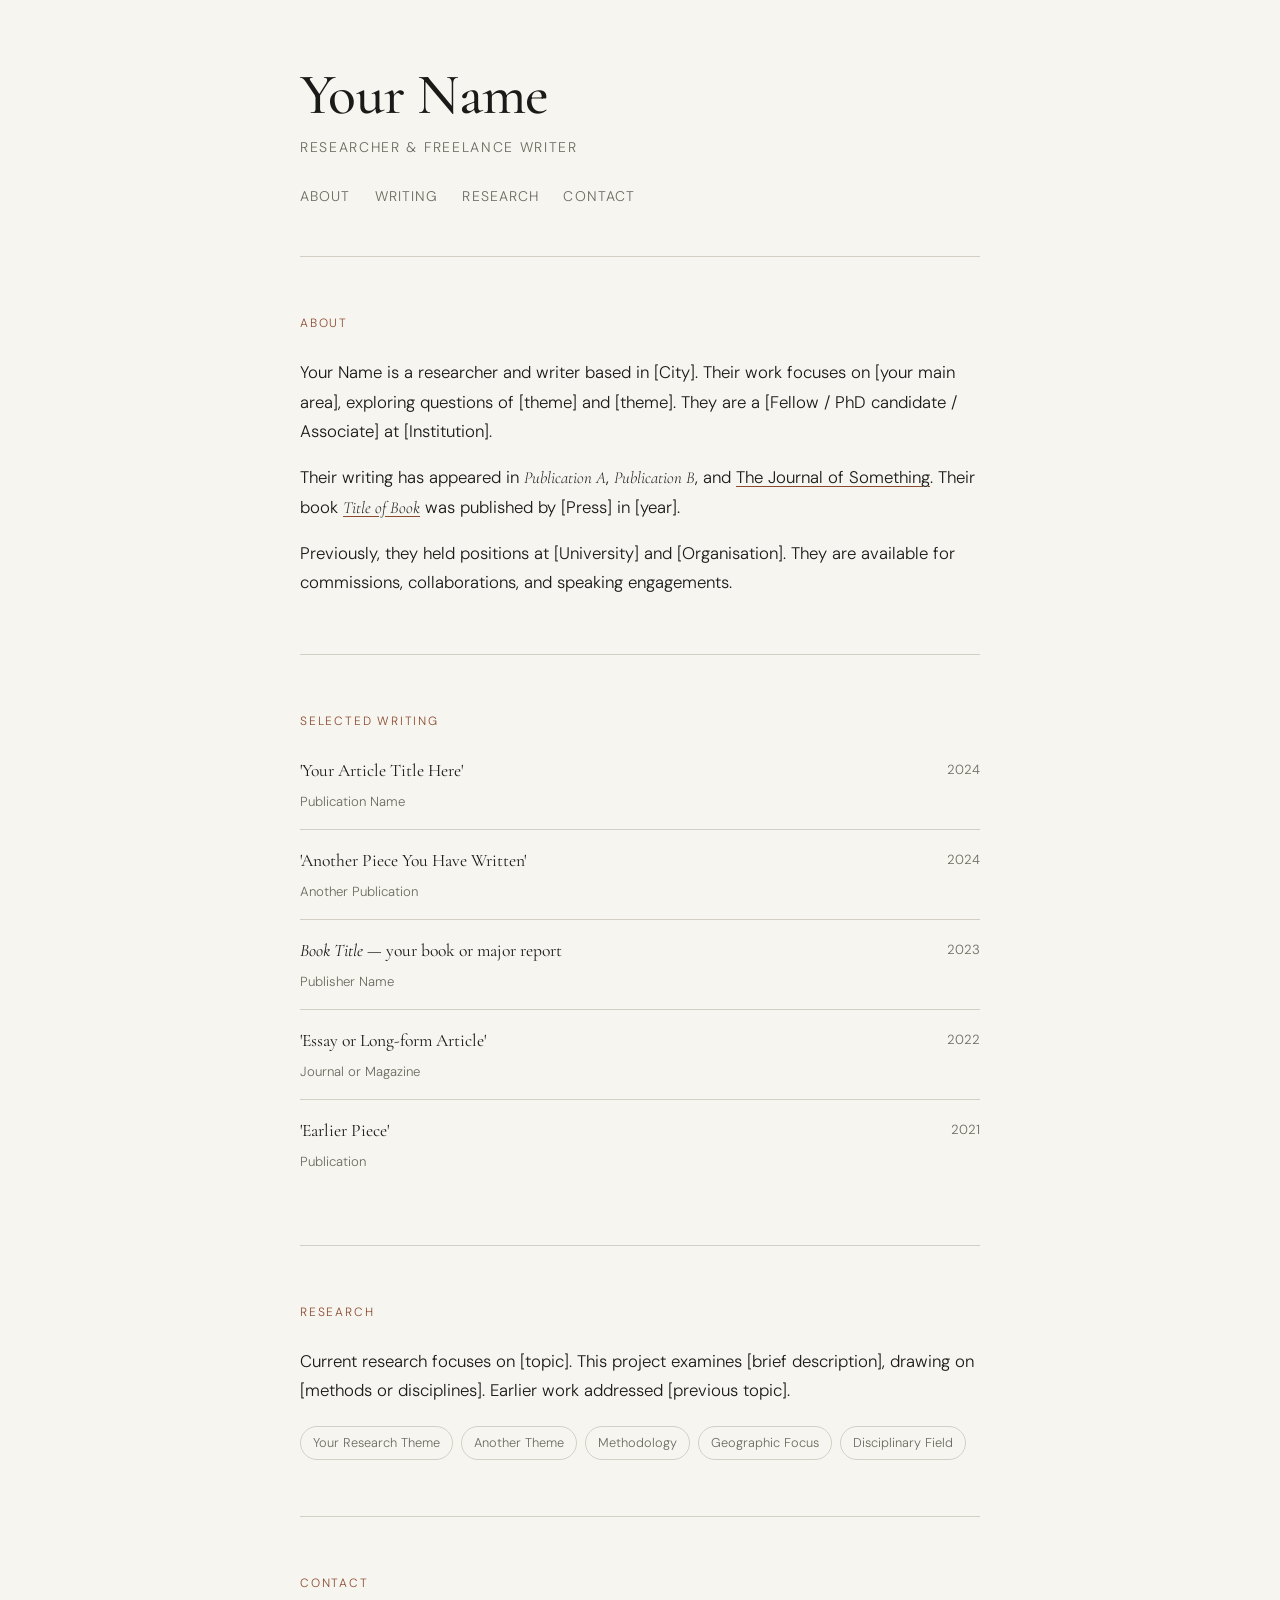
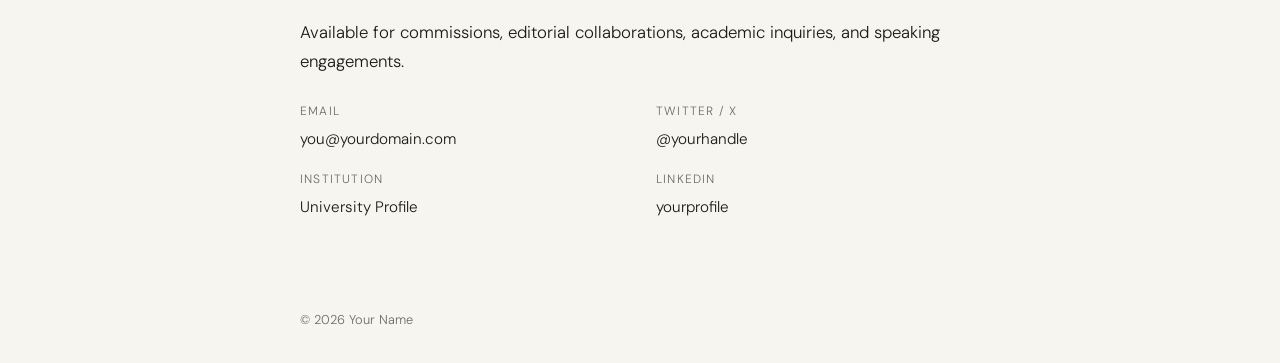
==== index.html @ aa1550de "Add files via upload" ====
<!DOCTYPE html>
<html lang="en">
<head>
  <meta charset="UTF-8" />
  <meta name="viewport" content="width=device-width, initial-scale=1.0" />
  <!-- ✏️  CHANGE: Replace with your name and a short description for SEO -->
  <title>Your Name — Researcher & Writer</title>
  <meta name="description" content="Your Name is a researcher and freelance writer working on [your topics]. Based in [your city]." />

  <!-- Fonts: Cormorant Garamond (elegant display) + DM Sans (clean body) -->
  <link rel="preconnect" href="https://fonts.googleapis.com" />
  <link rel="preconnect" href="https://fonts.gstatic.com" crossorigin />
  <link href="https://fonts.googleapis.com/css2?family=Cormorant+Garamond:ital,wght@0,400;0,500;1,400&family=DM+Sans:wght@300;400;500&display=swap" rel="stylesheet" />

  <style>
    /* ── Variables ─────────────────────────────────────────────── */
    :root {
      --ink:        #1a1a18;
      --mid:        #6b6b60;
      --light:      #d4cfc4;
      --paper:      #f7f5f0;
      --accent:     #8b4a2f;   /* ✏️  CHANGE: swap for any colour you like */
      --max:        680px;
      --serif:      'Cormorant Garamond', Georgia, serif;
      --sans:       'DM Sans', system-ui, sans-serif;
    }

    /* ── Reset ─────────────────────────────────────────────────── */
    *, *::before, *::after { box-sizing: border-box; margin: 0; padding: 0; }
    html { scroll-behavior: smooth; }

    body {
      background: var(--paper);
      color: var(--ink);
      font-family: var(--sans);
      font-size: 1rem;
      font-weight: 300;
      line-height: 1.75;
      padding: 0 1.5rem;
    }

    /* ── Layout ────────────────────────────────────────────────── */
    .page {
      max-width: var(--max);
      margin: 0 auto;
    }

    /* ── Header ────────────────────────────────────────────────── */
    header {
      padding: 4rem 0 3rem;
      border-bottom: 1px solid var(--light);
    }

    .name {
      font-family: var(--serif);
      font-size: clamp(2.4rem, 6vw, 3.6rem);
      font-weight: 500;
      letter-spacing: -0.01em;
      line-height: 1.1;
      margin-bottom: 0.5rem;
    }

    .tagline {
      font-size: 0.875rem;
      letter-spacing: 0.12em;
      text-transform: uppercase;
      color: var(--mid);
    }

    /* ── Nav ───────────────────────────────────────────────────── */
    nav {
      margin-top: 1.5rem;
      display: flex;
      gap: 1.5rem;
      flex-wrap: wrap;
    }

    nav a {
      font-size: 0.875rem;
      letter-spacing: 0.08em;
      text-transform: uppercase;
      color: var(--mid);
      text-decoration: none;
      transition: color 0.2s;
    }

    nav a:hover { color: var(--accent); }

    /* ── Sections ──────────────────────────────────────────────── */
    section {
      padding: 3.5rem 0;
      border-bottom: 1px solid var(--light);
    }

    section:last-of-type { border-bottom: none; }

    .section-label {
      font-size: 0.75rem;
      letter-spacing: 0.15em;
      text-transform: uppercase;
      color: var(--accent);
      margin-bottom: 1.5rem;
    }

    /* ── About ─────────────────────────────────────────────────── */
    .about-photo {
      width: 120px;
      height: 120px;
      border-radius: 50%;
      object-fit: cover;
      float: right;
      margin: 0 0 1rem 2rem;
      filter: grayscale(20%);
      shape-outside: circle();
    }

    .bio p {
      font-size: 1.05rem;
      margin-bottom: 1em;
    }

    .bio p:last-child { margin-bottom: 0; }

    .bio em { font-family: var(--serif); font-style: italic; }

    .bio a {
      color: var(--ink);
      text-decoration-color: var(--accent);
      text-underline-offset: 3px;
    }

    /* ── Work list ─────────────────────────────────────────────── */
    .work-list {
      list-style: none;
    }

    .work-list li {
      padding: 1rem 0;
      border-top: 1px solid var(--light);
      display: grid;
      grid-template-columns: 1fr auto;
      gap: 0.5rem 1.5rem;
      align-items: start;
    }

    .work-list li:first-child { border-top: none; padding-top: 0; }

    .work-title {
      font-family: var(--serif);
      font-size: 1.1rem;
      font-weight: 400;
    }

    .work-title a {
      color: var(--ink);
      text-decoration: none;
      border-bottom: 1px solid transparent;
      transition: border-color 0.2s;
    }

    .work-title a:hover { border-color: var(--accent); }

    .work-meta {
      font-size: 0.825rem;
      color: var(--mid);
      margin-top: 0.2rem;
    }

    .work-year {
      font-size: 0.825rem;
      color: var(--mid);
      white-space: nowrap;
      padding-top: 0.15rem;
    }

    /* ── Research interests ────────────────────────────────────── */
    .tags {
      display: flex;
      flex-wrap: wrap;
      gap: 0.5rem;
      margin-top: 1rem;
    }

    .tag {
      font-size: 0.8rem;
      padding: 0.3rem 0.75rem;
      border: 1px solid var(--light);
      border-radius: 2rem;
      color: var(--mid);
    }

    /* ── Contact ───────────────────────────────────────────────── */
    .contact-grid {
      display: grid;
      grid-template-columns: 1fr 1fr;
      gap: 1rem 2rem;
      margin-top: 0.5rem;
    }

    .contact-item label {
      display: block;
      font-size: 0.75rem;
      letter-spacing: 0.1em;
      text-transform: uppercase;
      color: var(--mid);
      margin-bottom: 0.2rem;
    }

    .contact-item a {
      color: var(--ink);
      text-decoration: none;
      font-size: 0.95rem;
      border-bottom: 1px solid transparent;
      transition: border-color 0.2s;
    }

    .contact-item a:hover { border-color: var(--accent); color: var(--accent); }

    /* ── Footer ────────────────────────────────────────────────── */
    footer {
      padding: 2rem 0;
      font-size: 0.8rem;
      color: var(--mid);
    }

    /* ── Fade-in on load ───────────────────────────────────────── */
    @keyframes fadeUp {
      from { opacity: 0; transform: translateY(12px); }
      to   { opacity: 1; transform: translateY(0); }
    }

    header, section {
      animation: fadeUp 0.6s ease both;
    }

    section:nth-of-type(2) { animation-delay: 0.1s; }
    section:nth-of-type(3) { animation-delay: 0.2s; }
    section:nth-of-type(4) { animation-delay: 0.3s; }
    section:nth-of-type(5) { animation-delay: 0.4s; }

    /* ── Mobile ────────────────────────────────────────────────── */
    @media (max-width: 520px) {
      .contact-grid { grid-template-columns: 1fr; }
      .about-photo  { width: 90px; height: 90px; margin-left: 1.25rem; }
      .work-list li { grid-template-columns: 1fr; }
      .work-year    { display: none; }
    }
  </style>
</head>
<body>
<div class="page">

  <!-- ══ HEADER ══════════════════════════════════════════════════ -->
  <header>
    <!-- ✏️  CHANGE: Your name -->
    <h1 class="name">Your Name</h1>
    <!-- ✏️  CHANGE: A one-line description of what you do -->
    <p class="tagline">Researcher &amp; Freelance Writer</p>
    <nav>
      <a href="#about">About</a>
      <a href="#writing">Writing</a>
      <a href="#research">Research</a>
      <a href="#contact">Contact</a>
    </nav>
  </header>

  <!-- ══ ABOUT ═══════════════════════════════════════════════════ -->
  <section id="about">
    <p class="section-label">About</p>

    <div class="bio">
      <!-- ✏️  CHANGE: Replace placeholder src with your photo, or delete the <img> tag -->
      <img
        class="about-photo"
        src="photo.jpg"
        alt="Portrait of Your Name"
        onerror="this.style.display='none'"
      />

      <!-- ✏️  CHANGE: Write your bio here. Use <em>italics</em> for titles. -->
      <p>
        Your Name is a researcher and writer based in [City]. Their work focuses on
        [your main area], exploring questions of [theme] and [theme]. They are a
        [Fellow / PhD candidate / Associate] at [Institution].
      </p>
      <p>
        Their writing has appeared in <em>Publication A</em>, <em>Publication B</em>,
        and <a href="#">The Journal of Something</a>. Their book
        <em><a href="#">Title of Book</a></em> was published by [Press] in [year].
      </p>
      <p>
        Previously, they held positions at [University] and [Organisation].
        They are available for commissions, collaborations, and speaking engagements.
      </p>
    </div>
  </section>

  <!-- ══ SELECTED WRITING ════════════════════════════════════════ -->
  <section id="writing">
    <p class="section-label">Selected Writing</p>

    <ul class="work-list">
      <!-- ✏️  CHANGE: Replace with your own published pieces. Duplicate <li> blocks as needed. -->

      <li>
        <div>
          <div class="work-title">
            <a href="#">'Your Article Title Here'</a>
          </div>
          <div class="work-meta">Publication Name</div>
        </div>
        <div class="work-year">2024</div>
      </li>

      <li>
        <div>
          <div class="work-title">
            <a href="#">'Another Piece You Have Written'</a>
          </div>
          <div class="work-meta">Another Publication</div>
        </div>
        <div class="work-year">2024</div>
      </li>

      <li>
        <div>
          <div class="work-title">
            <em>Book Title</em> — your book or major report
          </div>
          <div class="work-meta">Publisher Name</div>
        </div>
        <div class="work-year">2023</div>
      </li>

      <li>
        <div>
          <div class="work-title">
            <a href="#">'Essay or Long-form Article'</a>
          </div>
          <div class="work-meta">Journal or Magazine</div>
        </div>
        <div class="work-year">2022</div>
      </li>

      <li>
        <div>
          <div class="work-title">
            <a href="#">'Earlier Piece'</a>
          </div>
          <div class="work-meta">Publication</div>
        </div>
        <div class="work-year">2021</div>
      </li>

    </ul>
  </section>

  <!-- ══ RESEARCH ════════════════════════════════════════════════ -->
  <section id="research">
    <p class="section-label">Research</p>

    <!-- ✏️  CHANGE: Describe your current research focus -->
    <p style="font-size: 1.05rem; margin-bottom: 1.25rem;">
      Current research focuses on [topic]. This project examines [brief description],
      drawing on [methods or disciplines]. Earlier work addressed [previous topic].
    </p>

    <!-- ✏️  CHANGE: Add or remove tags that reflect your interests -->
    <div class="tags">
      <span class="tag">Your Research Theme</span>
      <span class="tag">Another Theme</span>
      <span class="tag">Methodology</span>
      <span class="tag">Geographic Focus</span>
      <span class="tag">Disciplinary Field</span>
    </div>
  </section>

  <!-- ══ CONTACT ═════════════════════════════════════════════════ -->
  <section id="contact">
    <p class="section-label">Contact</p>

    <p style="margin-bottom: 1.5rem; font-size: 1.05rem;">
      Available for commissions, editorial collaborations, academic inquiries,
      and speaking engagements.
    </p>

    <div class="contact-grid">

      <!-- ✏️  CHANGE: Your email -->
      <div class="contact-item">
        <label>Email</label>
        <a href="mailto:you@yourdomain.com">you@yourdomain.com</a>
      </div>

      <!-- ✏️  CHANGE: Your Twitter/X handle, or delete this block -->
      <div class="contact-item">
        <label>Twitter / X</label>
        <a href="https://twitter.com/yourhandle" target="_blank" rel="noopener">@yourhandle</a>
      </div>

      <!-- ✏️  CHANGE: Your institution profile, or delete -->
      <div class="contact-item">
        <label>Institution</label>
        <a href="#" target="_blank" rel="noopener">University Profile</a>
      </div>

      <!-- ✏️  CHANGE: Your LinkedIn, or delete -->
      <div class="contact-item">
        <label>LinkedIn</label>
        <a href="https://linkedin.com/in/yourprofile" target="_blank" rel="noopener">yourprofile</a>
      </div>

    </div>
  </section>

  <!-- ══ FOOTER ══════════════════════════════════════════════════ -->
  <footer>
    <!-- ✏️  CHANGE: Your name -->
    &copy; <span id="yr"></span> Your Name
  </footer>

</div>

<script>
  // Auto-updates the year in the footer
  document.getElementById('yr').textContent = new Date().getFullYear();
</script>
</body>
</html>
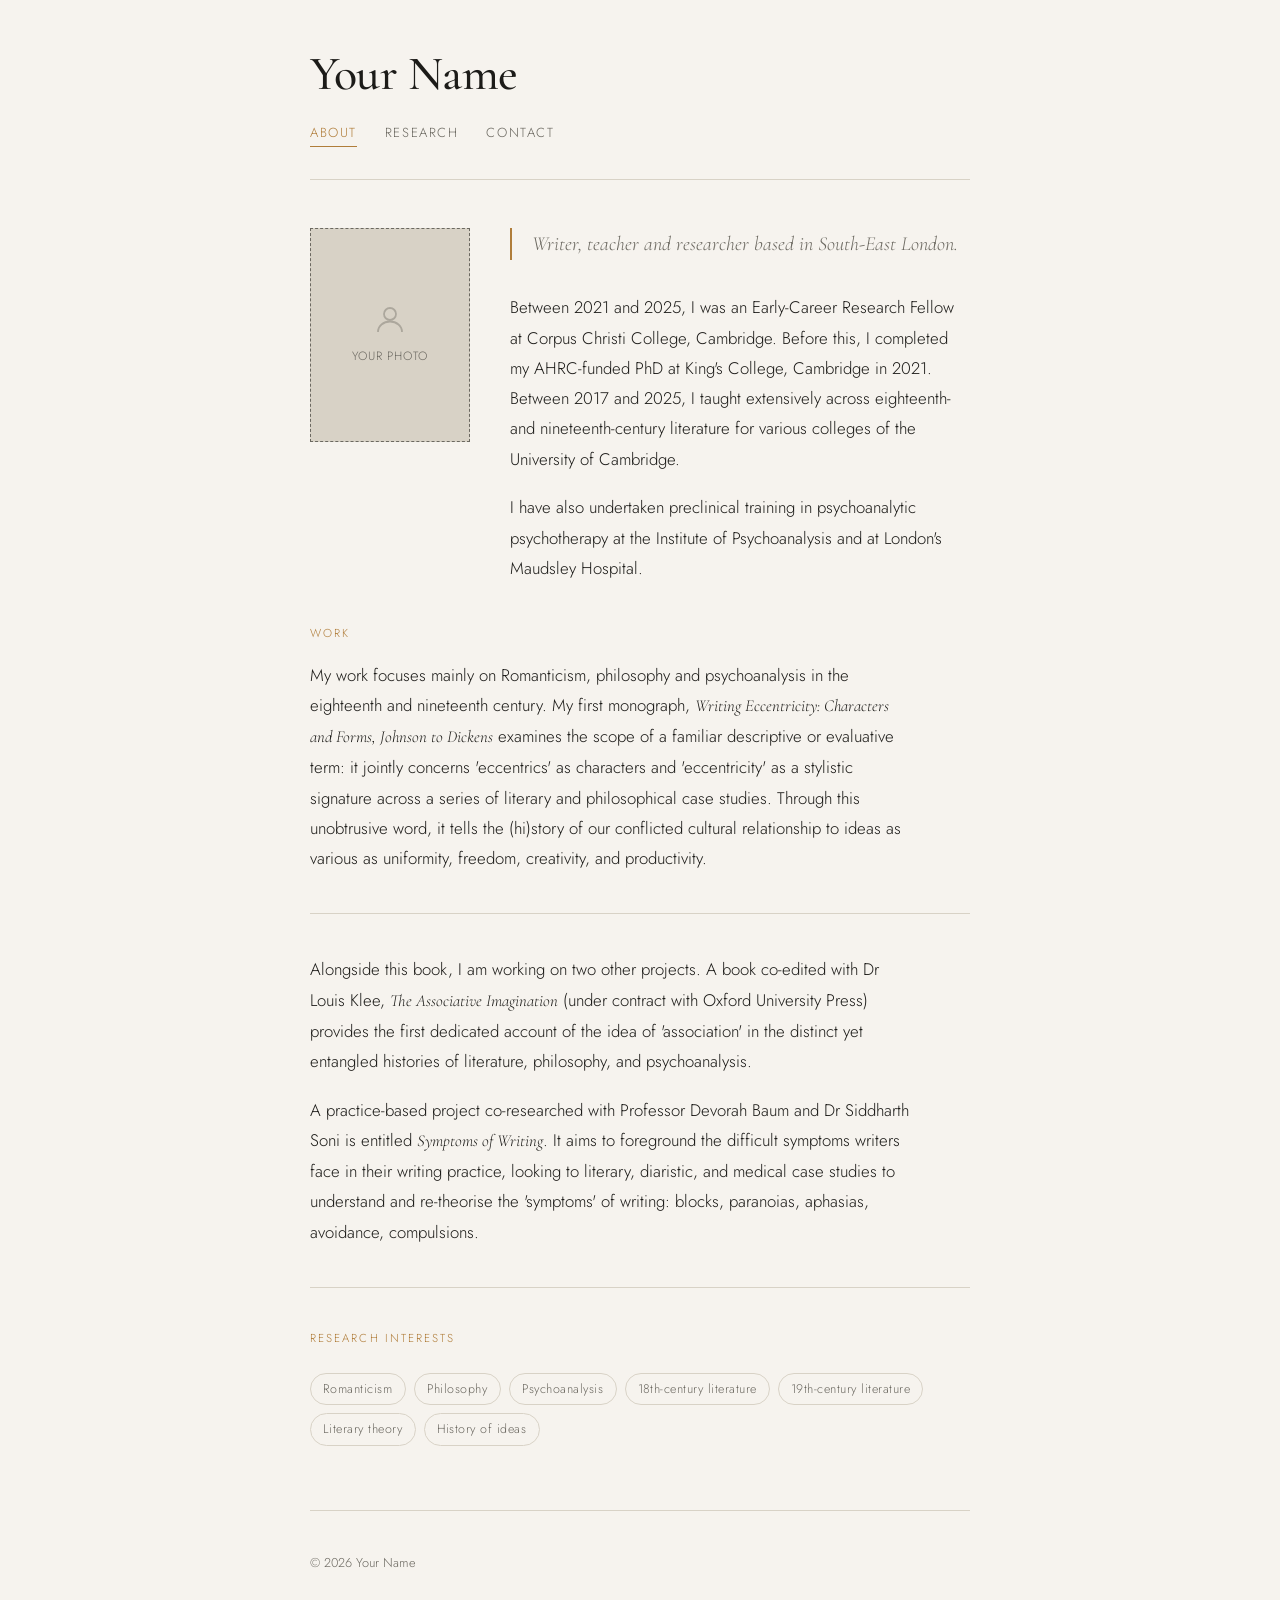
==== commit 9937fd4e: "Add files via upload" ====
--- a/index.html
+++ b/index.html
@@ -3,427 +3,245 @@
 <head>
   <meta charset="UTF-8" />
   <meta name="viewport" content="width=device-width, initial-scale=1.0" />
-  <!-- ✏️  CHANGE: Replace with your name and a short description for SEO -->
-  <title>Your Name — Researcher & Writer</title>
-  <meta name="description" content="Your Name is a researcher and freelance writer working on [your topics]. Based in [your city]." />
-
-  <!-- Fonts: Cormorant Garamond (elegant display) + DM Sans (clean body) -->
+
+  <!-- ═══════════════════════════════════════════════════════
+       ✏️  SEO: Edit the title and description below.
+       The description is what appears in Google search results.
+       ═══════════════════════════════════════════════════════ -->
+  <title>Your Name — Writer & Researcher</title>
+  <meta name="description" content="Writer, teacher and researcher based in South-East London. Working on Romanticism, philosophy and psychoanalysis." />
+
+  <!-- Fonts: Cormorant Garamond (headings) + Jost (body).
+       To try different fonts, visit fonts.google.com, pick a pair,
+       and replace the link href AND the font names in style.css -->
   <link rel="preconnect" href="https://fonts.googleapis.com" />
   <link rel="preconnect" href="https://fonts.gstatic.com" crossorigin />
-  <link href="https://fonts.googleapis.com/css2?family=Cormorant+Garamond:ital,wght@0,400;0,500;1,400&family=DM+Sans:wght@300;400;500&display=swap" rel="stylesheet" />
-
+  <link href="https://fonts.googleapis.com/css2?family=Cormorant+Garamond:ital,wght@0,400;0,500;1,400&family=Jost:wght@300;400;500&display=swap" rel="stylesheet" />
+
+  <link rel="stylesheet" href="style.css" />
+
+  <!-- ── About-page-only styles ──────────────────────────── -->
   <style>
-    /* ── Variables ─────────────────────────────────────────────── */
-    :root {
-      --ink:        #1a1a18;
-      --mid:        #6b6b60;
-      --light:      #d4cfc4;
-      --paper:      #f7f5f0;
-      --accent:     #8b4a2f;   /* ✏️  CHANGE: swap for any colour you like */
-      --max:        680px;
-      --serif:      'Cormorant Garamond', Georgia, serif;
-      --sans:       'DM Sans', system-ui, sans-serif;
-    }
-
-    /* ── Reset ─────────────────────────────────────────────────── */
-    *, *::before, *::after { box-sizing: border-box; margin: 0; padding: 0; }
-    html { scroll-behavior: smooth; }
-
-    body {
-      background: var(--paper);
-      color: var(--ink);
-      font-family: var(--sans);
-      font-size: 1rem;
-      font-weight: 300;
-      line-height: 1.75;
-      padding: 0 1.5rem;
-    }
-
-    /* ── Layout ────────────────────────────────────────────────── */
-    .page {
-      max-width: var(--max);
-      margin: 0 auto;
-    }
-
-    /* ── Header ────────────────────────────────────────────────── */
-    header {
-      padding: 4rem 0 3rem;
-      border-bottom: 1px solid var(--light);
-    }
-
-    .name {
-      font-family: var(--serif);
-      font-size: clamp(2.4rem, 6vw, 3.6rem);
-      font-weight: 500;
-      letter-spacing: -0.01em;
-      line-height: 1.1;
-      margin-bottom: 0.5rem;
-    }
-
-    .tagline {
-      font-size: 0.875rem;
-      letter-spacing: 0.12em;
-      text-transform: uppercase;
+    /* Photo + bio layout */
+    .about-grid {
+      display: grid;
+      grid-template-columns: 160px 1fr;
+      gap: 2.5rem;
+      align-items: start;
+      margin-bottom: 2.5rem;
+    }
+
+    /* ═══════════════════════════════════════════════════════
+       PHOTO
+       ─────────────────────────────────────────────────────
+       ✏️  TO ADD YOUR REAL PHOTO:
+         1. Save your photo in the same folder as this file.
+         2. Name it  photo.jpg  (or .png — just match the
+            extension in the src="" attribute below).
+         3. Delete the placeholder <div> and uncomment the
+            <img> tag. Done!
+       ═══════════════════════════════════════════════════════ */
+    .photo-wrap {
+      width: 160px;
+      aspect-ratio: 3 / 4;
+    }
+
+    /* Placeholder shown until you add a real photo */
+    .photo-placeholder {
+      width: 100%;
+      height: 100%;
+      background: var(--light);
+      display: flex;
+      flex-direction: column;
+      align-items: center;
+      justify-content: center;
+      gap: 0.5rem;
       color: var(--mid);
-    }
-
-    /* ── Nav ───────────────────────────────────────────────────── */
-    nav {
-      margin-top: 1.5rem;
-      display: flex;
-      gap: 1.5rem;
-      flex-wrap: wrap;
-    }
-
-    nav a {
-      font-size: 0.875rem;
+      font-size: 0.75rem;
       letter-spacing: 0.08em;
       text-transform: uppercase;
+      border: 1px dashed var(--mid);
+    }
+
+    .photo-placeholder svg { opacity: 0.4; }
+
+    /* Real photo styling (uncomment <img> below to use) */
+    .photo-real {
+      width: 100%;
+      height: 100%;
+      object-fit: cover;
+      object-position: center top;
+      display: block;
+    }
+
+    /* Italic intro pull-quote */
+    .intro-quote {
+      font-family: var(--serif);
+      font-size: 1.25rem;
+      font-style: italic;
+      line-height: 1.6;
       color: var(--mid);
-      text-decoration: none;
-      transition: color 0.2s;
-    }
-
-    nav a:hover { color: var(--accent); }
-
-    /* ── Sections ──────────────────────────────────────────────── */
-    section {
-      padding: 3.5rem 0;
-      border-bottom: 1px solid var(--light);
-    }
-
-    section:last-of-type { border-bottom: none; }
-
-    .section-label {
-      font-size: 0.75rem;
-      letter-spacing: 0.15em;
-      text-transform: uppercase;
-      color: var(--accent);
-      margin-bottom: 1.5rem;
-    }
-
-    /* ── About ─────────────────────────────────────────────────── */
-    .about-photo {
-      width: 120px;
-      height: 120px;
-      border-radius: 50%;
-      object-fit: cover;
-      float: right;
-      margin: 0 0 1rem 2rem;
-      filter: grayscale(20%);
-      shape-outside: circle();
-    }
-
-    .bio p {
-      font-size: 1.05rem;
-      margin-bottom: 1em;
-    }
-
-    .bio p:last-child { margin-bottom: 0; }
-
-    .bio em { font-family: var(--serif); font-style: italic; }
-
-    .bio a {
-      color: var(--ink);
-      text-decoration-color: var(--accent);
-      text-underline-offset: 3px;
-    }
-
-    /* ── Work list ─────────────────────────────────────────────── */
-    .work-list {
-      list-style: none;
-    }
-
-    .work-list li {
-      padding: 1rem 0;
-      border-top: 1px solid var(--light);
-      display: grid;
-      grid-template-columns: 1fr auto;
-      gap: 0.5rem 1.5rem;
-      align-items: start;
-    }
-
-    .work-list li:first-child { border-top: none; padding-top: 0; }
-
-    .work-title {
-      font-family: var(--serif);
-      font-size: 1.1rem;
-      font-weight: 400;
-    }
-
-    .work-title a {
-      color: var(--ink);
-      text-decoration: none;
-      border-bottom: 1px solid transparent;
-      transition: border-color 0.2s;
-    }
-
-    .work-title a:hover { border-color: var(--accent); }
-
-    .work-meta {
-      font-size: 0.825rem;
-      color: var(--mid);
-      margin-top: 0.2rem;
-    }
-
-    .work-year {
-      font-size: 0.825rem;
-      color: var(--mid);
-      white-space: nowrap;
-      padding-top: 0.15rem;
-    }
-
-    /* ── Research interests ────────────────────────────────────── */
+      border-left: 2px solid var(--accent);
+      padding-left: 1.25rem;
+      margin-bottom: 2rem;
+      max-width: 52ch;
+    }
+
+    /* Keywords / interest tags */
     .tags {
       display: flex;
       flex-wrap: wrap;
       gap: 0.5rem;
-      margin-top: 1rem;
+      margin-top: 1.5rem;
     }
 
     .tag {
-      font-size: 0.8rem;
-      padding: 0.3rem 0.75rem;
+      font-size: 0.78rem;
+      padding: 0.25rem 0.75rem;
       border: 1px solid var(--light);
       border-radius: 2rem;
       color: var(--mid);
-    }
-
-    /* ── Contact ───────────────────────────────────────────────── */
-    .contact-grid {
-      display: grid;
-      grid-template-columns: 1fr 1fr;
-      gap: 1rem 2rem;
-      margin-top: 0.5rem;
-    }
-
-    .contact-item label {
-      display: block;
-      font-size: 0.75rem;
-      letter-spacing: 0.1em;
-      text-transform: uppercase;
-      color: var(--mid);
-      margin-bottom: 0.2rem;
-    }
-
-    .contact-item a {
-      color: var(--ink);
-      text-decoration: none;
-      font-size: 0.95rem;
-      border-bottom: 1px solid transparent;
-      transition: border-color 0.2s;
-    }
-
-    .contact-item a:hover { border-color: var(--accent); color: var(--accent); }
-
-    /* ── Footer ────────────────────────────────────────────────── */
-    footer {
-      padding: 2rem 0;
-      font-size: 0.8rem;
-      color: var(--mid);
-    }
-
-    /* ── Fade-in on load ───────────────────────────────────────── */
-    @keyframes fadeUp {
-      from { opacity: 0; transform: translateY(12px); }
-      to   { opacity: 1; transform: translateY(0); }
-    }
-
-    header, section {
-      animation: fadeUp 0.6s ease both;
-    }
-
-    section:nth-of-type(2) { animation-delay: 0.1s; }
-    section:nth-of-type(3) { animation-delay: 0.2s; }
-    section:nth-of-type(4) { animation-delay: 0.3s; }
-    section:nth-of-type(5) { animation-delay: 0.4s; }
-
-    /* ── Mobile ────────────────────────────────────────────────── */
+      letter-spacing: 0.04em;
+    }
+
     @media (max-width: 520px) {
-      .contact-grid { grid-template-columns: 1fr; }
-      .about-photo  { width: 90px; height: 90px; margin-left: 1.25rem; }
-      .work-list li { grid-template-columns: 1fr; }
-      .work-year    { display: none; }
+      .about-grid {
+        grid-template-columns: 1fr;
+      }
+      .photo-wrap {
+        width: 120px;
+        aspect-ratio: 1;
+      }
     }
   </style>
 </head>
 <body>
 <div class="page">
 
-  <!-- ══ HEADER ══════════════════════════════════════════════════ -->
-  <header>
-    <!-- ✏️  CHANGE: Your name -->
-    <h1 class="name">Your Name</h1>
-    <!-- ✏️  CHANGE: A one-line description of what you do -->
-    <p class="tagline">Researcher &amp; Freelance Writer</p>
+  <!-- ══ SITE HEADER — same on every page ═══════════════════ -->
+  <header class="site-header">
+    <!-- ✏️  CHANGE: Replace with your name -->
+    <a class="site-name" href="about.html">Your Name</a>
     <nav>
-      <a href="#about">About</a>
-      <a href="#writing">Writing</a>
-      <a href="#research">Research</a>
-      <a href="#contact">Contact</a>
+      <a href="about.html"   class="active">About</a>
+      <a href="research.html">Research</a>
+      <a href="contact.html">Contact</a>
     </nav>
   </header>
-
-  <!-- ══ ABOUT ═══════════════════════════════════════════════════ -->
-  <section id="about">
-    <p class="section-label">About</p>
-
-    <div class="bio">
-      <!-- ✏️  CHANGE: Replace placeholder src with your photo, or delete the <img> tag -->
-      <img
-        class="about-photo"
-        src="photo.jpg"
-        alt="Portrait of Your Name"
-        onerror="this.style.display='none'"
-      />
-
-      <!-- ✏️  CHANGE: Write your bio here. Use <em>italics</em> for titles. -->
-      <p>
-        Your Name is a researcher and writer based in [City]. Their work focuses on
-        [your main area], exploring questions of [theme] and [theme]. They are a
-        [Fellow / PhD candidate / Associate] at [Institution].
-      </p>
-      <p>
-        Their writing has appeared in <em>Publication A</em>, <em>Publication B</em>,
-        and <a href="#">The Journal of Something</a>. Their book
-        <em><a href="#">Title of Book</a></em> was published by [Press] in [year].
-      </p>
-      <p>
-        Previously, they held positions at [University] and [Organisation].
-        They are available for commissions, collaborations, and speaking engagements.
-      </p>
+  <!-- ════════════════════════════════════════════════════════ -->
+
+
+  <main>
+
+    <!-- ── PHOTO + INTRO BIO ──────────────────────────────── -->
+    <div class="about-grid">
+
+      <div class="photo-wrap">
+
+        <!-- ✏️  PLACEHOLDER — delete this <div> when you have a real photo -->
+        <div class="photo-placeholder">
+          <svg width="36" height="36" viewBox="0 0 24 24" fill="none" stroke="currentColor" stroke-width="1.2">
+            <circle cx="12" cy="8" r="4"/>
+            <path d="M4 20c0-4 3.6-7 8-7s8 3 8 7"/>
+          </svg>
+          Your photo
+        </div>
+
+        <!-- ✏️  REAL PHOTO — uncomment these lines when ready:
+        <img
+          class="photo-real"
+          src="photo.jpg"
+          alt="Portrait of Your Name"
+        />
+        -->
+
+      </div>
+
+      <div>
+        <!-- ✏️  CHANGE: Edit this one-line description of yourself -->
+        <p class="intro-quote">
+          Writer, teacher and researcher based in South-East London.
+        </p>
+
+        <!-- ✏️  CHANGE: Edit your bio paragraphs here.
+             Use <em>Title</em> for italicised book/journal titles.
+             Use <a href="URL">linked text</a> to add hyperlinks. -->
+        <p>
+          Between 2021 and 2025, I was an Early-Career Research Fellow at
+          Corpus Christi College, Cambridge. Before this, I completed my
+          AHRC-funded PhD at King's College, Cambridge in 2021. Between 2017
+          and 2025, I taught extensively across eighteenth- and
+          nineteenth-century literature for various colleges of the University
+          of Cambridge.
+        </p>
+        <p>
+          I have also undertaken preclinical training in psychoanalytic
+          psychotherapy at the Institute of Psychoanalysis and at London's
+          Maudsley Hospital.
+        </p>
+      </div>
     </div>
-  </section>
-
-  <!-- ══ SELECTED WRITING ════════════════════════════════════════ -->
-  <section id="writing">
-    <p class="section-label">Selected Writing</p>
-
-    <ul class="work-list">
-      <!-- ✏️  CHANGE: Replace with your own published pieces. Duplicate <li> blocks as needed. -->
-
-      <li>
-        <div>
-          <div class="work-title">
-            <a href="#">'Your Article Title Here'</a>
-          </div>
-          <div class="work-meta">Publication Name</div>
-        </div>
-        <div class="work-year">2024</div>
-      </li>
-
-      <li>
-        <div>
-          <div class="work-title">
-            <a href="#">'Another Piece You Have Written'</a>
-          </div>
-          <div class="work-meta">Another Publication</div>
-        </div>
-        <div class="work-year">2024</div>
-      </li>
-
-      <li>
-        <div>
-          <div class="work-title">
-            <em>Book Title</em> — your book or major report
-          </div>
-          <div class="work-meta">Publisher Name</div>
-        </div>
-        <div class="work-year">2023</div>
-      </li>
-
-      <li>
-        <div>
-          <div class="work-title">
-            <a href="#">'Essay or Long-form Article'</a>
-          </div>
-          <div class="work-meta">Journal or Magazine</div>
-        </div>
-        <div class="work-year">2022</div>
-      </li>
-
-      <li>
-        <div>
-          <div class="work-title">
-            <a href="#">'Earlier Piece'</a>
-          </div>
-          <div class="work-meta">Publication</div>
-        </div>
-        <div class="work-year">2021</div>
-      </li>
-
-    </ul>
-  </section>
-
-  <!-- ══ RESEARCH ════════════════════════════════════════════════ -->
-  <section id="research">
-    <p class="section-label">Research</p>
-
-    <!-- ✏️  CHANGE: Describe your current research focus -->
-    <p style="font-size: 1.05rem; margin-bottom: 1.25rem;">
-      Current research focuses on [topic]. This project examines [brief description],
-      drawing on [methods or disciplines]. Earlier work addressed [previous topic].
+
+    <!-- ── EXTENDED BIO ────────────────────────────────────── -->
+    <span class="label">Work</span>
+
+    <!-- ✏️  CHANGE: Edit this paragraph about your main book / project -->
+    <p>
+      My work focuses mainly on Romanticism, philosophy and psychoanalysis in
+      the eighteenth and nineteenth century. My first monograph,
+      <em>Writing Eccentricity: Characters and Forms, Johnson to Dickens</em>
+      examines the scope of a familiar descriptive or evaluative term: it
+      jointly concerns 'eccentrics' as characters and 'eccentricity' as a
+      stylistic signature across a series of literary and philosophical case
+      studies. Through this unobtrusive word, it tells the (hi)story of our
+      conflicted cultural relationship to ideas as various as uniformity,
+      freedom, creativity, and productivity.
     </p>
 
-    <!-- ✏️  CHANGE: Add or remove tags that reflect your interests -->
+    <hr class="divider" />
+
+    <!-- ✏️  CHANGE: Edit this paragraph about your other projects -->
+    <p>
+      Alongside this book, I am working on two other projects. A book
+      co-edited with Dr Louis Klee, <em>The Associative Imagination</em>
+      (under contract with Oxford University Press) provides the first
+      dedicated account of the idea of 'association' in the distinct yet
+      entangled histories of literature, philosophy, and psychoanalysis.
+    </p>
+    <p>
+      A practice-based project co-researched with Professor Devorah Baum and
+      Dr Siddharth Soni is entitled <em>Symptoms of Writing</em>. It aims to
+      foreground the difficult symptoms writers face in their writing practice,
+      looking to literary, diaristic, and medical case studies to understand
+      and re-theorise the 'symptoms' of writing: blocks, paranoias, aphasias,
+      avoidance, compulsions.
+    </p>
+
+    <hr class="divider" />
+
+    <!-- ── RESEARCH INTEREST TAGS ──────────────────────────
+         ✏️  CHANGE: Add, remove, or rename these tags to reflect
+         your own research interests. Useful for searchability. -->
+    <span class="label">Research interests</span>
     <div class="tags">
-      <span class="tag">Your Research Theme</span>
-      <span class="tag">Another Theme</span>
-      <span class="tag">Methodology</span>
-      <span class="tag">Geographic Focus</span>
-      <span class="tag">Disciplinary Field</span>
+      <span class="tag">Romanticism</span>
+      <span class="tag">Philosophy</span>
+      <span class="tag">Psychoanalysis</span>
+      <span class="tag">18th-century literature</span>
+      <span class="tag">19th-century literature</span>
+      <span class="tag">Literary theory</span>
+      <span class="tag">History of ideas</span>
     </div>
-  </section>
-
-  <!-- ══ CONTACT ═════════════════════════════════════════════════ -->
-  <section id="contact">
-    <p class="section-label">Contact</p>
-
-    <p style="margin-bottom: 1.5rem; font-size: 1.05rem;">
-      Available for commissions, editorial collaborations, academic inquiries,
-      and speaking engagements.
-    </p>
-
-    <div class="contact-grid">
-
-      <!-- ✏️  CHANGE: Your email -->
-      <div class="contact-item">
-        <label>Email</label>
-        <a href="mailto:you@yourdomain.com">you@yourdomain.com</a>
-      </div>
-
-      <!-- ✏️  CHANGE: Your Twitter/X handle, or delete this block -->
-      <div class="contact-item">
-        <label>Twitter / X</label>
-        <a href="https://twitter.com/yourhandle" target="_blank" rel="noopener">@yourhandle</a>
-      </div>
-
-      <!-- ✏️  CHANGE: Your institution profile, or delete -->
-      <div class="contact-item">
-        <label>Institution</label>
-        <a href="#" target="_blank" rel="noopener">University Profile</a>
-      </div>
-
-      <!-- ✏️  CHANGE: Your LinkedIn, or delete -->
-      <div class="contact-item">
-        <label>LinkedIn</label>
-        <a href="https://linkedin.com/in/yourprofile" target="_blank" rel="noopener">yourprofile</a>
-      </div>
-
-    </div>
-  </section>
-
-  <!-- ══ FOOTER ══════════════════════════════════════════════════ -->
-  <footer>
-    <!-- ✏️  CHANGE: Your name -->
+
+  </main>
+
+  <!-- ══ FOOTER — same on every page ════════════════════════ -->
+  <footer class="site-footer">
+    <!-- ✏️  CHANGE: Replace with your name -->
     &copy; <span id="yr"></span> Your Name
   </footer>
 
 </div>
-
-<script>
-  // Auto-updates the year in the footer
-  document.getElementById('yr').textContent = new Date().getFullYear();
-</script>
+<script>document.getElementById('yr').textContent = new Date().getFullYear();</script>
 </body>
 </html>
--- a/style.css
+++ b/style.css
@@ -0,0 +1,164 @@
+/* ═══════════════════════════════════════════════════════════════
+   SHARED STYLES  —  used by about.html, research.html, contact.html
+   ───────────────────────────────────────────────────────────────
+   HOW TO CUSTOMISE:
+   • Colours  → edit the variables in :root below
+   • Fonts    → replace the Google Fonts link in each HTML file
+                and update --serif / --sans here
+   • Spacing  → adjust --max (page width) and padding values
+   ═══════════════════════════════════════════════════════════════ */
+
+/* ── COLOUR & FONT VARIABLES ──────────────────────────────────
+   Change these to restyle the whole site at once.
+
+   Suggested accent swaps:
+     Slate blue  →  #4a6080
+     Forest      →  #3d5a3e
+     Burgundy    →  #6d2b3d
+     Warm ochre  →  #b07d3a  (current)
+   ─────────────────────────────────────────────────────────── */
+:root {
+  --ink:     #1c1b18;       /* main text colour                */
+  --mid:     #6b6860;       /* secondary / meta text           */
+  --light:   #d8d2c6;       /* rule / border colour            */
+  --paper:   #f6f3ee;       /* page background                 */
+  --accent:  #b07d3a;       /* ✏️  CHANGE: your accent colour  */
+  --max:     660px;          /* max content width               */
+  --serif:   'Cormorant Garamond', Georgia, serif;
+  --sans:    'Jost', system-ui, sans-serif;
+}
+
+/* ── RESET ────────────────────────────────────────────────── */
+*, *::before, *::after { box-sizing: border-box; margin: 0; padding: 0; }
+html { scroll-behavior: smooth; }
+
+body {
+  background: var(--paper);
+  color: var(--ink);
+  font-family: var(--sans);
+  font-size: 1rem;
+  font-weight: 300;
+  line-height: 1.8;
+  padding: 0 1.5rem;
+}
+
+/* ── PAGE WRAPPER ─────────────────────────────────────────── */
+.page {
+  max-width: var(--max);
+  margin: 0 auto;
+}
+
+/* ── SITE HEADER (top of every page) ─────────────────────── */
+.site-header {
+  padding: 3rem 0 2rem;
+  display: flex;
+  flex-direction: column;
+  gap: 1.25rem;
+  border-bottom: 1px solid var(--light);
+  margin-bottom: 3rem;
+}
+
+.site-name {
+  font-family: var(--serif);
+  font-size: clamp(2rem, 5.5vw, 3rem);
+  font-weight: 500;
+  letter-spacing: -0.01em;
+  line-height: 1.1;
+  text-decoration: none;
+  color: var(--ink);
+}
+
+.site-name:hover { color: var(--accent); }
+
+/* ── NAVIGATION ───────────────────────────────────────────── */
+nav {
+  display: flex;
+  gap: 1.75rem;
+  flex-wrap: wrap;
+}
+
+nav a {
+  font-size: 0.82rem;
+  letter-spacing: 0.12em;
+  text-transform: uppercase;
+  color: var(--mid);
+  text-decoration: none;
+  padding-bottom: 2px;
+  border-bottom: 1px solid transparent;
+  transition: color 0.2s, border-color 0.2s;
+}
+
+nav a:hover,
+nav a.active {
+  color: var(--accent);
+  border-color: var(--accent);
+}
+
+/* ── PAGE TITLE (h1 on each page) ────────────────────────── */
+.page-title {
+  font-family: var(--serif);
+  font-size: clamp(1.4rem, 3.5vw, 1.8rem);
+  font-weight: 400;
+  color: var(--mid);
+  letter-spacing: 0.04em;
+  margin-bottom: 2rem;
+}
+
+/* ── BODY TEXT ────────────────────────────────────────────── */
+p {
+  font-size: 1.05rem;
+  margin-bottom: 1.1em;
+  max-width: 60ch;
+}
+
+p:last-child { margin-bottom: 0; }
+
+em { font-family: var(--serif); font-style: italic; }
+
+a {
+  color: var(--ink);
+  text-decoration-color: var(--accent);
+  text-underline-offset: 3px;
+}
+
+a:hover { color: var(--accent); }
+
+/* ── SECTION LABEL (small caps above sections) ───────────── */
+.label {
+  font-size: 0.72rem;
+  letter-spacing: 0.18em;
+  text-transform: uppercase;
+  color: var(--accent);
+  margin-bottom: 1rem;
+  display: block;
+}
+
+/* ── DIVIDER ──────────────────────────────────────────────── */
+.divider {
+  border: none;
+  border-top: 1px solid var(--light);
+  margin: 2.5rem 0;
+}
+
+/* ── FOOTER ───────────────────────────────────────────────── */
+.site-footer {
+  padding: 2.5rem 0;
+  margin-top: 4rem;
+  border-top: 1px solid var(--light);
+  font-size: 0.8rem;
+  color: var(--mid);
+}
+
+/* ── PAGE FADE-IN ─────────────────────────────────────────── */
+@keyframes fadeUp {
+  from { opacity: 0; transform: translateY(10px); }
+  to   { opacity: 1; transform: translateY(0); }
+}
+
+.page { animation: fadeUp 0.5s ease both; }
+
+/* ── MOBILE ───────────────────────────────────────────────── */
+@media (max-width: 480px) {
+  body { padding: 0 1.1rem; }
+  .site-header { padding-top: 2rem; }
+}
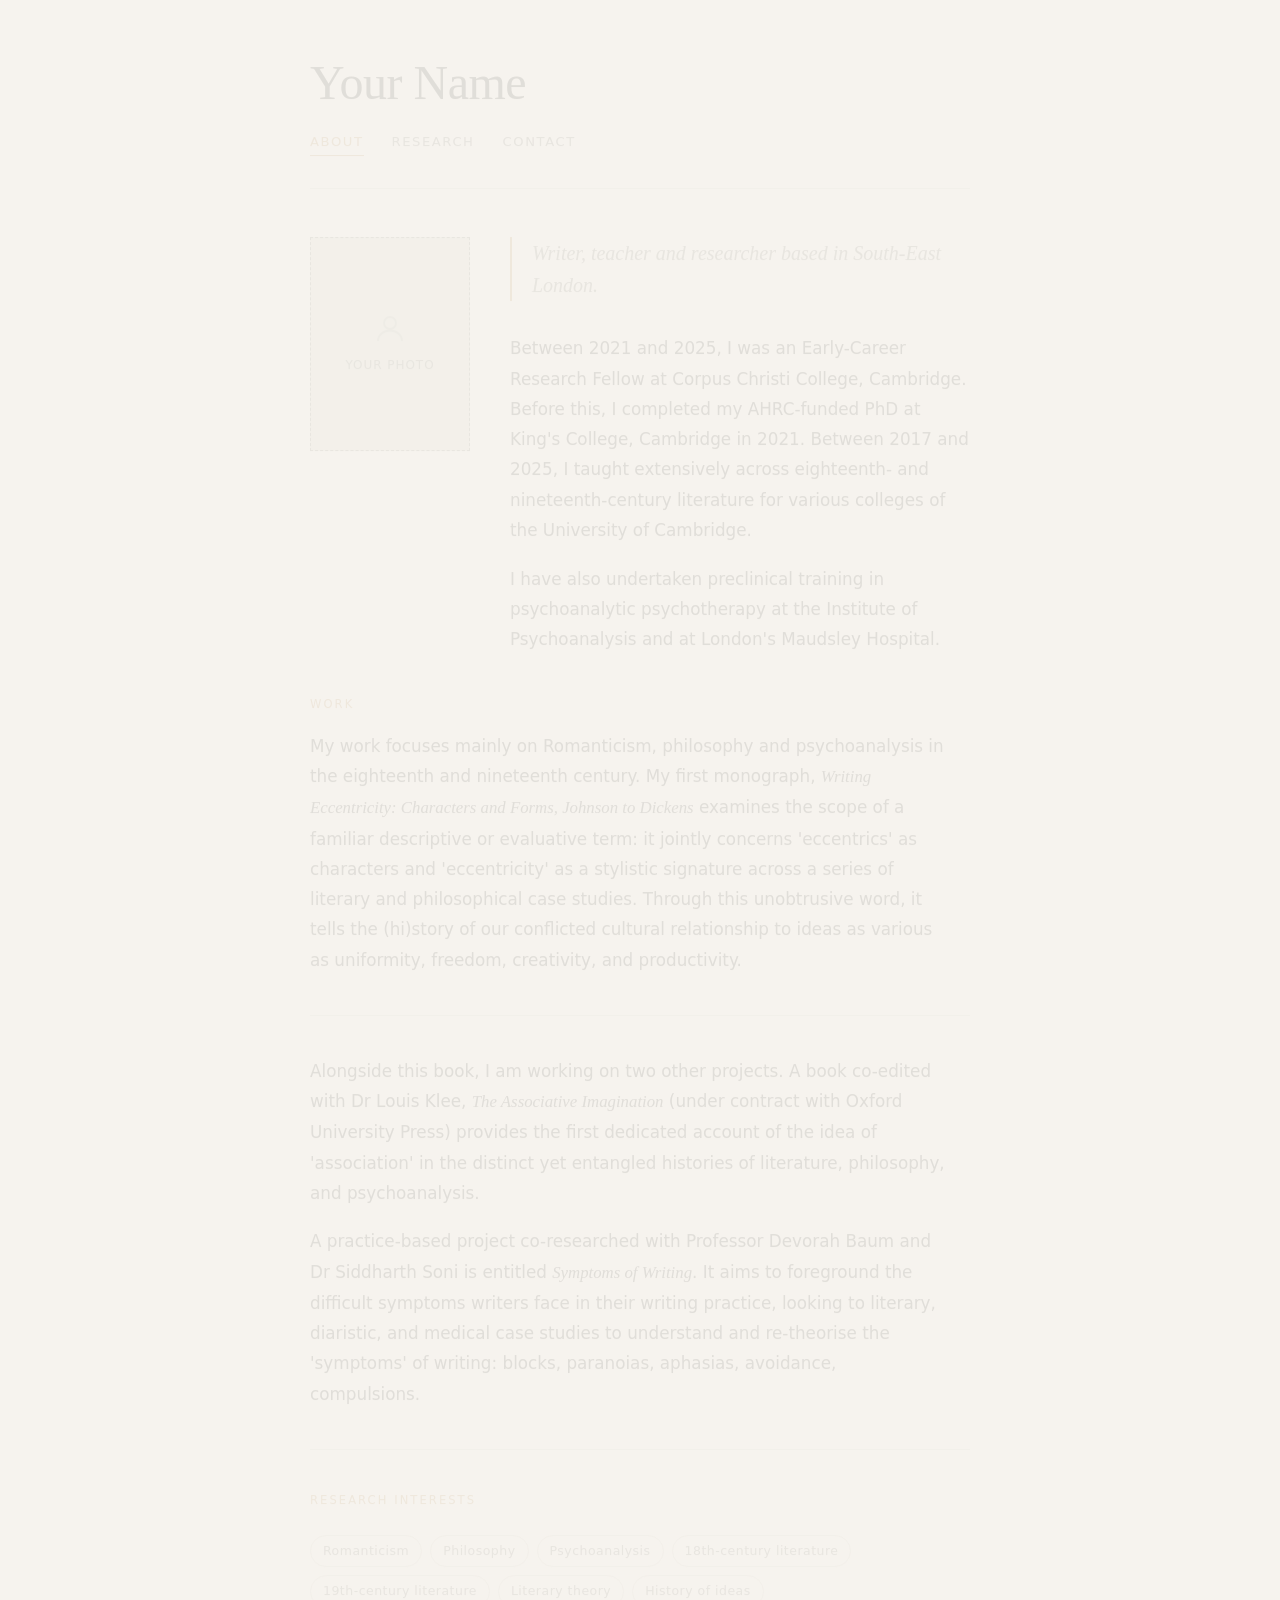
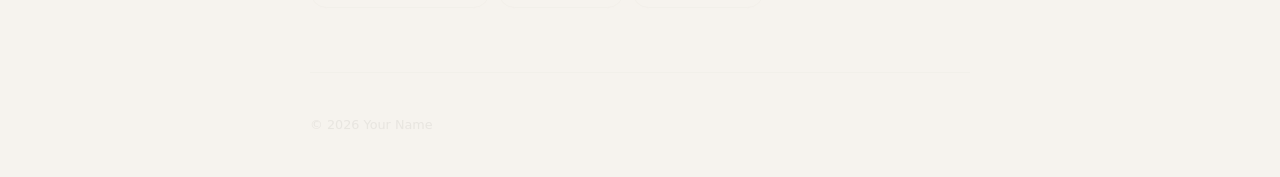
==== commit 4a4c182c: "Create index.html" ====
--- a/index.html
+++ b/index.html
@@ -1,247 +1,10 @@
 <!DOCTYPE html>
-<html lang="en">
-<head>
-  <meta charset="UTF-8" />
-  <meta name="viewport" content="width=device-width, initial-scale=1.0" />
-
-  <!-- ═══════════════════════════════════════════════════════
-       ✏️  SEO: Edit the title and description below.
-       The description is what appears in Google search results.
-       ═══════════════════════════════════════════════════════ -->
-  <title>Your Name — Writer & Researcher</title>
-  <meta name="description" content="Writer, teacher and researcher based in South-East London. Working on Romanticism, philosophy and psychoanalysis." />
-
-  <!-- Fonts: Cormorant Garamond (headings) + Jost (body).
-       To try different fonts, visit fonts.google.com, pick a pair,
-       and replace the link href AND the font names in style.css -->
-  <link rel="preconnect" href="https://fonts.googleapis.com" />
-  <link rel="preconnect" href="https://fonts.gstatic.com" crossorigin />
-  <link href="https://fonts.googleapis.com/css2?family=Cormorant+Garamond:ital,wght@0,400;0,500;1,400&family=Jost:wght@300;400;500&display=swap" rel="stylesheet" />
-
-  <link rel="stylesheet" href="style.css" />
-
-  <!-- ── About-page-only styles ──────────────────────────── -->
-  <style>
-    /* Photo + bio layout */
-    .about-grid {
-      display: grid;
-      grid-template-columns: 160px 1fr;
-      gap: 2.5rem;
-      align-items: start;
-      margin-bottom: 2.5rem;
-    }
-
-    /* ═══════════════════════════════════════════════════════
-       PHOTO
-       ─────────────────────────────────────────────────────
-       ✏️  TO ADD YOUR REAL PHOTO:
-         1. Save your photo in the same folder as this file.
-         2. Name it  photo.jpg  (or .png — just match the
-            extension in the src="" attribute below).
-         3. Delete the placeholder <div> and uncomment the
-            <img> tag. Done!
-       ═══════════════════════════════════════════════════════ */
-    .photo-wrap {
-      width: 160px;
-      aspect-ratio: 3 / 4;
-    }
-
-    /* Placeholder shown until you add a real photo */
-    .photo-placeholder {
-      width: 100%;
-      height: 100%;
-      background: var(--light);
-      display: flex;
-      flex-direction: column;
-      align-items: center;
-      justify-content: center;
-      gap: 0.5rem;
-      color: var(--mid);
-      font-size: 0.75rem;
-      letter-spacing: 0.08em;
-      text-transform: uppercase;
-      border: 1px dashed var(--mid);
-    }
-
-    .photo-placeholder svg { opacity: 0.4; }
-
-    /* Real photo styling (uncomment <img> below to use) */
-    .photo-real {
-      width: 100%;
-      height: 100%;
-      object-fit: cover;
-      object-position: center top;
-      display: block;
-    }
-
-    /* Italic intro pull-quote */
-    .intro-quote {
-      font-family: var(--serif);
-      font-size: 1.25rem;
-      font-style: italic;
-      line-height: 1.6;
-      color: var(--mid);
-      border-left: 2px solid var(--accent);
-      padding-left: 1.25rem;
-      margin-bottom: 2rem;
-      max-width: 52ch;
-    }
-
-    /* Keywords / interest tags */
-    .tags {
-      display: flex;
-      flex-wrap: wrap;
-      gap: 0.5rem;
-      margin-top: 1.5rem;
-    }
-
-    .tag {
-      font-size: 0.78rem;
-      padding: 0.25rem 0.75rem;
-      border: 1px solid var(--light);
-      border-radius: 2rem;
-      color: var(--mid);
-      letter-spacing: 0.04em;
-    }
-
-    @media (max-width: 520px) {
-      .about-grid {
-        grid-template-columns: 1fr;
-      }
-      .photo-wrap {
-        width: 120px;
-        aspect-ratio: 1;
-      }
-    }
-  </style>
-</head>
-<body>
-<div class="page">
-
-  <!-- ══ SITE HEADER — same on every page ═══════════════════ -->
-  <header class="site-header">
-    <!-- ✏️  CHANGE: Replace with your name -->
-    <a class="site-name" href="about.html">Your Name</a>
-    <nav>
-      <a href="about.html"   class="active">About</a>
-      <a href="research.html">Research</a>
-      <a href="contact.html">Contact</a>
-    </nav>
-  </header>
-  <!-- ════════════════════════════════════════════════════════ -->
-
-
-  <main>
-
-    <!-- ── PHOTO + INTRO BIO ──────────────────────────────── -->
-    <div class="about-grid">
-
-      <div class="photo-wrap">
-
-        <!-- ✏️  PLACEHOLDER — delete this <div> when you have a real photo -->
-        <div class="photo-placeholder">
-          <svg width="36" height="36" viewBox="0 0 24 24" fill="none" stroke="currentColor" stroke-width="1.2">
-            <circle cx="12" cy="8" r="4"/>
-            <path d="M4 20c0-4 3.6-7 8-7s8 3 8 7"/>
-          </svg>
-          Your photo
-        </div>
-
-        <!-- ✏️  REAL PHOTO — uncomment these lines when ready:
-        <img
-          class="photo-real"
-          src="photo.jpg"
-          alt="Portrait of Your Name"
-        />
-        -->
-
-      </div>
-
-      <div>
-        <!-- ✏️  CHANGE: Edit this one-line description of yourself -->
-        <p class="intro-quote">
-          Writer, teacher and researcher based in South-East London.
-        </p>
-
-        <!-- ✏️  CHANGE: Edit your bio paragraphs here.
-             Use <em>Title</em> for italicised book/journal titles.
-             Use <a href="URL">linked text</a> to add hyperlinks. -->
-        <p>
-          Between 2021 and 2025, I was an Early-Career Research Fellow at
-          Corpus Christi College, Cambridge. Before this, I completed my
-          AHRC-funded PhD at King's College, Cambridge in 2021. Between 2017
-          and 2025, I taught extensively across eighteenth- and
-          nineteenth-century literature for various colleges of the University
-          of Cambridge.
-        </p>
-        <p>
-          I have also undertaken preclinical training in psychoanalytic
-          psychotherapy at the Institute of Psychoanalysis and at London's
-          Maudsley Hospital.
-        </p>
-      </div>
-    </div>
-
-    <!-- ── EXTENDED BIO ────────────────────────────────────── -->
-    <span class="label">Work</span>
-
-    <!-- ✏️  CHANGE: Edit this paragraph about your main book / project -->
-    <p>
-      My work focuses mainly on Romanticism, philosophy and psychoanalysis in
-      the eighteenth and nineteenth century. My first monograph,
-      <em>Writing Eccentricity: Characters and Forms, Johnson to Dickens</em>
-      examines the scope of a familiar descriptive or evaluative term: it
-      jointly concerns 'eccentrics' as characters and 'eccentricity' as a
-      stylistic signature across a series of literary and philosophical case
-      studies. Through this unobtrusive word, it tells the (hi)story of our
-      conflicted cultural relationship to ideas as various as uniformity,
-      freedom, creativity, and productivity.
-    </p>
-
-    <hr class="divider" />
-
-    <!-- ✏️  CHANGE: Edit this paragraph about your other projects -->
-    <p>
-      Alongside this book, I am working on two other projects. A book
-      co-edited with Dr Louis Klee, <em>The Associative Imagination</em>
-      (under contract with Oxford University Press) provides the first
-      dedicated account of the idea of 'association' in the distinct yet
-      entangled histories of literature, philosophy, and psychoanalysis.
-    </p>
-    <p>
-      A practice-based project co-researched with Professor Devorah Baum and
-      Dr Siddharth Soni is entitled <em>Symptoms of Writing</em>. It aims to
-      foreground the difficult symptoms writers face in their writing practice,
-      looking to literary, diaristic, and medical case studies to understand
-      and re-theorise the 'symptoms' of writing: blocks, paranoias, aphasias,
-      avoidance, compulsions.
-    </p>
-
-    <hr class="divider" />
-
-    <!-- ── RESEARCH INTEREST TAGS ──────────────────────────
-         ✏️  CHANGE: Add, remove, or rename these tags to reflect
-         your own research interests. Useful for searchability. -->
-    <span class="label">Research interests</span>
-    <div class="tags">
-      <span class="tag">Romanticism</span>
-      <span class="tag">Philosophy</span>
-      <span class="tag">Psychoanalysis</span>
-      <span class="tag">18th-century literature</span>
-      <span class="tag">19th-century literature</span>
-      <span class="tag">Literary theory</span>
-      <span class="tag">History of ideas</span>
-    </div>
-
-  </main>
-
-  <!-- ══ FOOTER — same on every page ════════════════════════ -->
-  <footer class="site-footer">
-    <!-- ✏️  CHANGE: Replace with your name -->
-    &copy; <span id="yr"></span> Your Name
-  </footer>
-
-</div>
-<script>document.getElementById('yr').textContent = new Date().getFullYear();</script>
-</body>
+<html>
+  <head>
+    <meta charset="UTF-8" />
+    <meta http-equiv="refresh" content="0; url=about.html" />
+    <link rel="canonical" href="about.html" />
+    <title>Redirecting...</title>
+  </head>
+  <body></body>
 </html>
